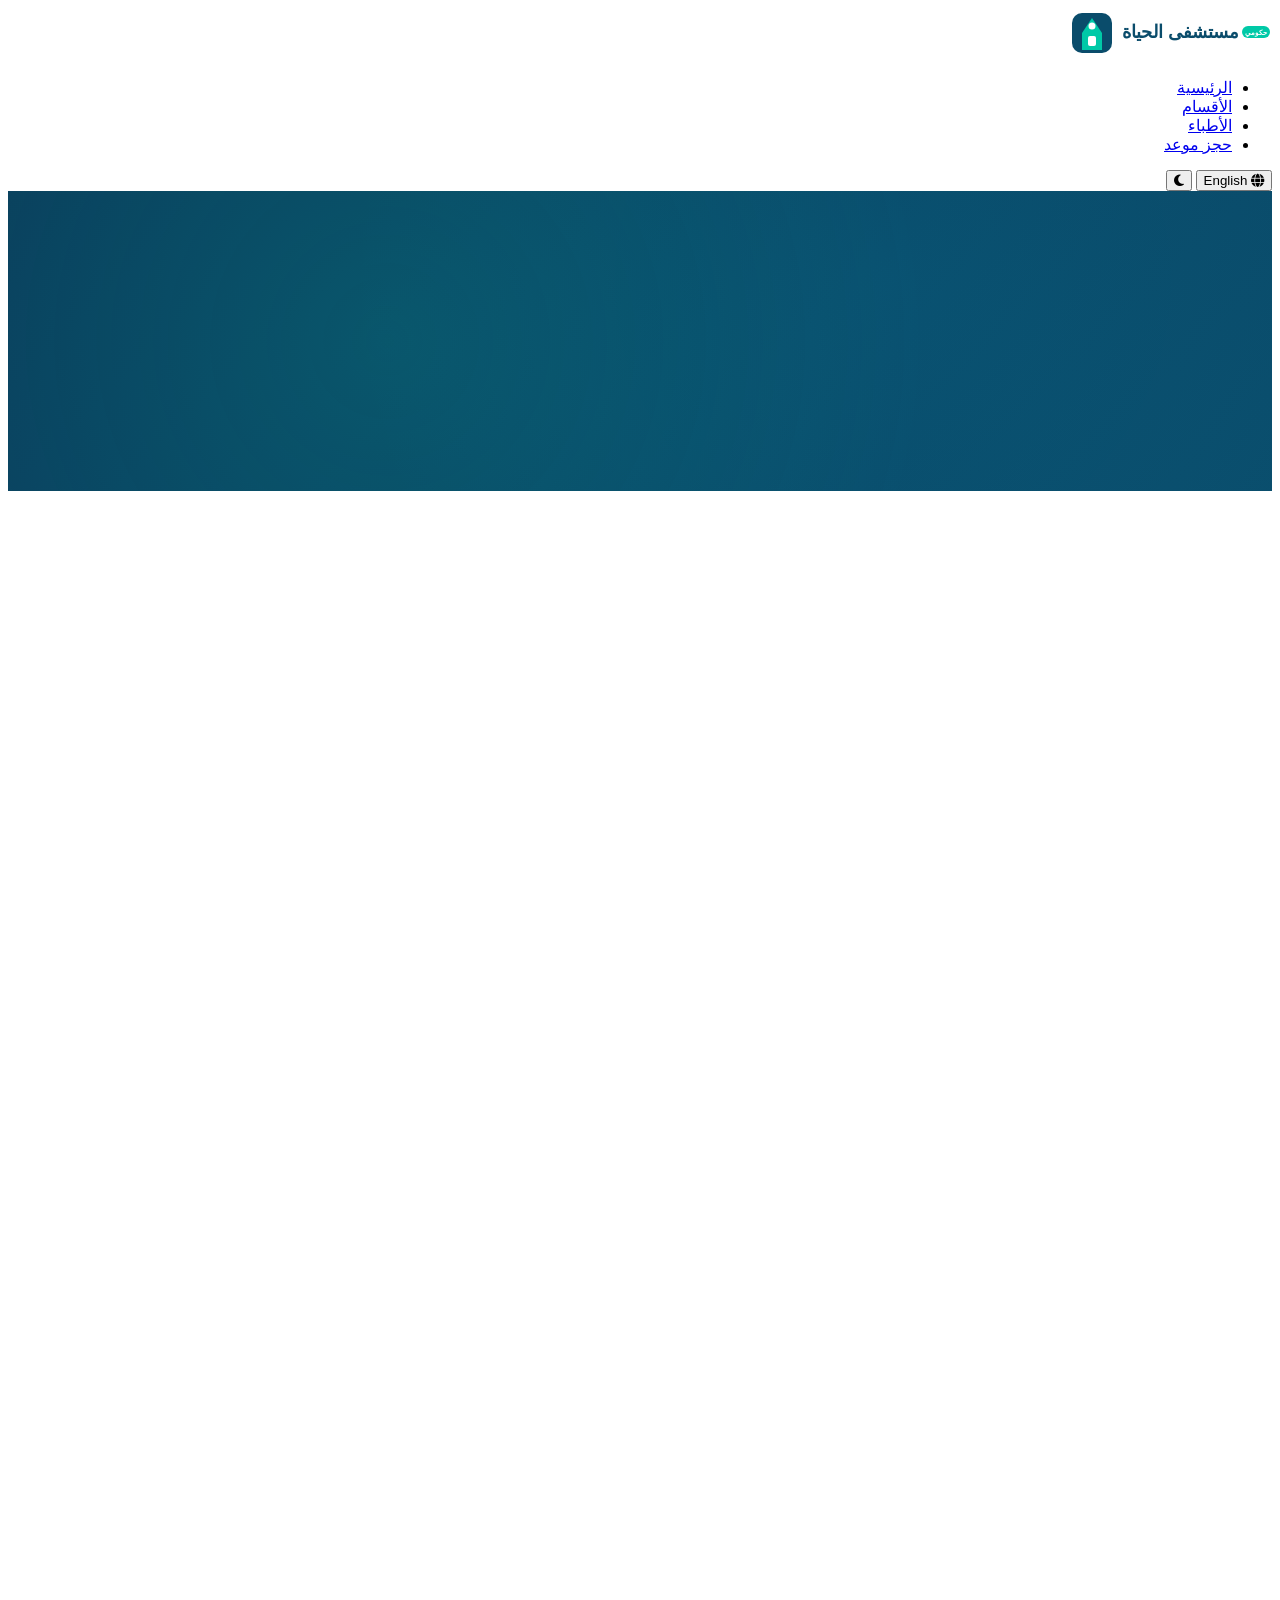
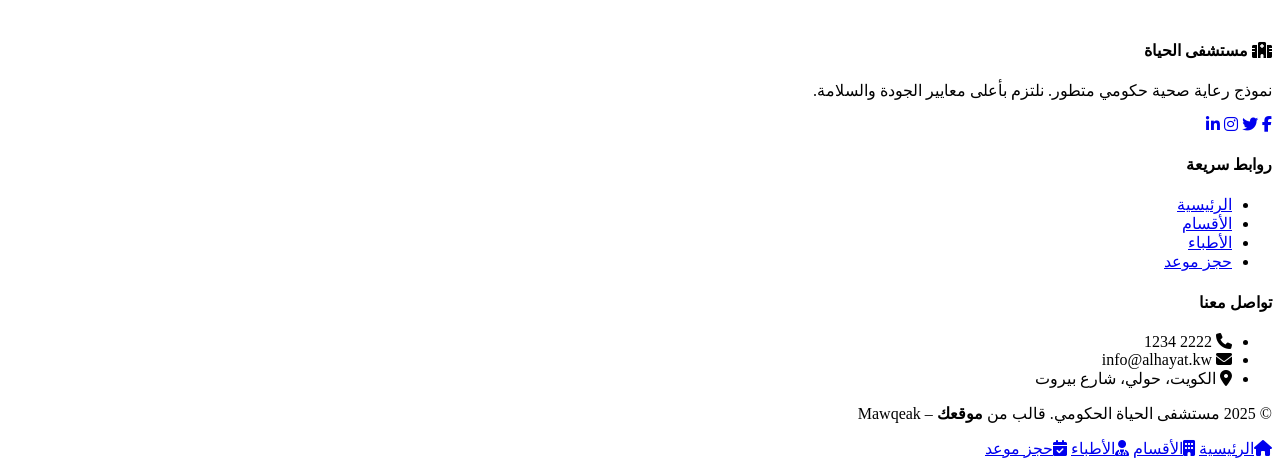
==== departments.html @ 9d3f499d "Add files via upload" ====
<!DOCTYPE html>
<html lang="ar" dir="rtl">
<head>
    <meta charset="UTF-8">
    <meta name="viewport" content="width=device-width, initial-scale=1.0">
    <title>الأقسام الطبية | مستشفى الحياة الحكومي - الكويت</title>
    <!-- Google Fonts -->
    <link href="https://fonts.googleapis.com/css2?family=Tajawal:wght@300;400;500;700;800;900&family=Poppins:wght@300;400;500;600;700&display=swap" rel="stylesheet">
    <!-- Font Awesome -->
    <link rel="stylesheet" href="https://cdnjs.cloudflare.com/ajax/libs/font-awesome/6.5.0/css/all.min.css">
    <!-- AOS Animation -->
    <link href="https://unpkg.com/aos@2.3.1/dist/aos.css" rel="stylesheet">
    <!-- Custom CSS -->
    <link rel="stylesheet" href="/hospital-template/css/style.css">
    <link rel="stylesheet" href="/hospital-template/css/dark-mode.css" id="dark-mode-css" disabled>
    <!-- Favicon SVG -->
<link rel="icon" type="image/svg+xml" href="data:image/svg+xml,%3Csvg xmlns='http://www.w3.org/2000/svg' viewBox='0 0 100 100'%3E%3Crect width='100' height='100' rx='20' fill='%230a4c6b'/%3E%3Cpath d='M50 25 L70 45 L70 75 L30 75 L30 45 Z' fill='%2300c9a7'/%3E%3Crect x='42' y='50' width='16' height='18'
 rx='3' fill='%23fff'/%3E%3Ccircle cx='50' cy='38' r='6' fill='%23fff'/%3E%3C/svg%3E">
    <style>
        /* أنماط خاصة بصفحة الأقسام */
        .page-banner {
            background: linear-gradient(135deg, #0a3d5c 0%, #0a4c6b 100%);
            color: #fff;
            padding: 100px 0 60px;
            text-align: center;
            position: relative;
            overflow: hidden;
        }
        .page-banner::before {
            content: '';
            position: absolute;
            top: 0; left: 0;
            width: 100%; height: 100%;
            background: radial-gradient(circle at 30% 50%, rgba(0,201,167,0.15) 0%, transparent 60%),
                        radial-gradient(circle at 70% 30%, rgba(0,180,216,0.1) 0%, transparent 60%);
            z-index: 0;
        }
        .page-banner .container { position: relative; z-index: 1; }
        .page-banner h1 {
            font-size: 3.2rem;
            font-weight: 900;
            margin-bottom: 15px;
            color: #fff;
        }
        .page-banner p {
            font-size: 1.2rem;
            color: #b0d4e3;
            max-width: 700px;
            margin: 0 auto;
        }
        .dept-section {
            padding: 80px 0;
        }
        .dept-card {
            background: var(--card-bg);
            border-radius: 24px;
            padding: 40px;
            margin-bottom: 40px;
            box-shadow: 0 15px 40px rgba(10,76,107,0.08);
            transition: transform 0.3s ease, box-shadow 0.3s ease;
            display: flex;
            flex-wrap: wrap;
            gap: 30px;
            align-items: flex-start;
            border: 1px solid transparent;
        }
        .dept-card:hover {
            transform: translateY(-8px);
            box-shadow: 0 25px 50px rgba(10,76,107,0.2);
            border-color: var(--accent);
        }
        .dept-icon {
            width: 100px;
            height: 100px;
            border-radius: 24px;
            background: linear-gradient(135deg, var(--accent), #00b4d8);
            display: flex;
            align-items: center;
            justify-content: center;
            font-size: 3rem;
            color: #fff;
            flex-shrink: 0;
            transition: transform 0.3s ease;
        }
        .dept-card:hover .dept-icon {
            transform: rotate(5deg) scale(1.1);
        }
        .dept-info { flex: 1; min-width: 280px; }
        .dept-info h2 {
            font-size: 2rem;
            font-weight: 800;
            color: var(--primary);
            margin-bottom: 15px;
            display: flex;
            align-items: center;
            gap: 15px;
        }
        .dept-info .badge-dept {
            display: inline-block;
            background: var(--accent);
            color: #fff;
            padding: 5px 15px;
            border-radius: 20px;
            font-size: 0.85rem;
            font-weight: 600;
        }
        .dept-info p {
            color: var(--text-light);
            line-height: 1.9;
            margin-bottom: 25px;
            font-size: 1.05rem;
        }
        .info-grid {
            display: grid;
            grid-template-columns: repeat(auto-fit, minmax(200px, 1fr));
            gap: 15px;
        }
        .info-item {
            background: var(--bg-secondary);
            padding: 15px 20px;
            border-radius: 12px;
            display: flex;
            align-items: center;
            gap: 12px;
            font-weight: 500;
            color: var(--text);
            transition: all 0.3s ease;
            font-size: 0.95rem;
        }
        .info-item:hover {
            background: var(--accent);
            color: #fff;
            transform: translateX(-5px);
        }
        .info-item i {
            color: var(--accent);
            font-size: 1.2rem;
            width: 24px;
            text-align: center;
            transition: color 0.3s ease;
        }
        .info-item:hover i {
            color: #fff;
        }
        @media (max-width: 992px) {
            .dept-card { flex-direction: column; }
            .dept-icon { margin: 0 auto; }
            .dept-info h2 { flex-direction: column; align-items: flex-start; }
        }
        @media (max-width: 768px) {
            .page-banner h1 { font-size: 2.4rem; }
            .dept-card { padding: 25px; }
        }
    </style>
</head>
<body>
    <!-- ========== HEADER ========== -->
    <header class="header" id="header">
        <div class="container header-container">
            <a href="index.html" class="logo">
    <img src="images/logo.svg" alt="مستشفى الحياة" width="200">
</a>
            <nav class="nav-menu" id="navMenu">
                <ul class="nav-list">
                    <li><a href="index.html" data-i18n="nav_home">الرئيسية</a></li>
                    <li><a href="departments.html" class="active" data-i18n="nav_depts">الأقسام</a></li>
                    <li><a href="doctors.html" data-i18n="nav_doctors">الأطباء</a></li>
                    <li><a href="index.html#book" data-i18n="nav_book">حجز موعد</a></li>
                </ul>
            </nav>
            <div class="header-actions">
                <button id="langToggle" class="icon-btn"><i class="fas fa-globe"></i> <span>English</span></button>
                <button id="darkModeToggle" class="icon-btn"><i class="fas fa-moon"></i></button>
            </div>
        </div>
    </header>

    <!-- ========== PAGE BANNER ========== -->
    <section class="page-banner">
        <div class="header-bg">
            <div class="neon-line"></div>
            <div class="neon-line delay-1"></div>
            <div class="neon-line delay-2"></div>
        </div>
        <div class="container">
            <h1 data-aos="fade-down" data-i18n="depts_banner_title">أقسامنا الطبية المتطورة</h1>
            <p data-aos="fade-up" data-i18n="depts_banner_desc">نقدم رعاية صحية شاملة عبر مراكز تميز عالمية مجهزة بأحدث التقنيات الطبية</p>
        </div>
        <div class="hero-bg">
            <div class="glow-circle circle1"></div>
            <div class="glow-circle circle2"></div>
            <div class="glow-circle circle3"></div>
            <div class="floating-dots"></div>
        </div>
    </section>

    <!-- ========== DEPARTMENTS LIST ========== -->
    <section class="dept-section">
        <div class="container">

            <!-- قسم القلب -->
            <div class="dept-card" id="cardiology" data-aos="fade-up">
                <div class="dept-icon"><i class="fas fa-heart-pulse"></i></div>
                <div class="dept-info">
                    <h2 data-i18n="dept1_title">أمراض القلب والقسطرة</h2>
                    <p data-i18n="dept1_full_desc">يقدم قسم أمراض القلب لدينا خدمات تشخيصية وعلاجية متكاملة باستخدام أحدث تقنيات القسطرة القلبية وجراحة القلب المفتوح. يضم القسم نخبة من الاستشاريين الحاصلين على زمالات دولية من أرقى الجامعات العالمية. نقدم أيضاً برامج متخصصة لإعادة التأهيل القلبي والإشراف الطبي المستمر.</p>
                    <div class="info-grid">
                        <div class="info-item"><i class="fas fa-clock"></i> <span data-i18n="dept1_hours">الأحد - الخميس: 7 صباحاً - 10 مساءً</span></div>
                        <div class="info-item"><i class="fas fa-map-marker-alt"></i> <span data-i18n="dept1_location">المبنى الرئيسي - الطابق الثالث</span></div>
                        <div class="info-item"><i class="fas fa-phone"></i> <span data-i18n="dept1_ext">تحويلة: 301</span></div>
                        <div class="info-item"><i class="fas fa-user-md"></i> <span data-i18n="dept1_consultants">12 استشارياً</span></div>
                        <div class="info-item"><i class="fas fa-procedures"></i> <span data-i18n="dept1_beds">45 سريراً للعناية المركزة</span></div>
                        <div class="info-item"><i class="fas fa-calendar-check"></i> <span data-i18n="dept1_extra">مواعيد فورية للحالات الطارئة</span></div>
                    </div>
                </div>
            </div>

            <!-- قسم المخ والأعصاب -->
            <div class="dept-card" id="neurology" data-aos="fade-up">
                <div class="dept-icon"><i class="fas fa-brain"></i></div>
                <div class="dept-info">
                    <h2 data-i18n="dept2_title">جراحة المخ والأعصاب</h2>
                    <p data-i18n="dept2_full_desc">نوفر رعاية متقدمة لأمراض الجهاز العصبي المركزي والطرفي، بما في ذلك جراحة الأورام الدماغية، وجراحة العمود الفقري، وجراحة الأعصاب الطرفية. نستخدم تقنيات الملاحة العصبية والمراقبة العصبية أثناء العمليات لضمان أعلى مستويات الدقة والأمان. قسمنا مزود بغرف عمليات ذكية.</p>
                    <div class="info-grid">
                        <div class="info-item"><i class="fas fa-clock"></i> <span data-i18n="dept2_hours">السبت - الخميس: 8 صباحاً - 8 مساءً</span></div>
                        <div class="info-item"><i class="fas fa-map-marker-alt"></i> <span data-i18n="dept2_location">المبنى الغربي - الطابق الخامس</span></div>
                        <div class="info-item"><i class="fas fa-phone"></i> <span data-i18n="dept2_ext">تحويلة: 502</span></div>
                        <div class="info-item"><i class="fas fa-user-md"></i> <span data-i18n="dept2_consultants">8 استشاريين</span></div>
                        <div class="info-item"><i class="fas fa-procedures"></i> <span data-i18n="dept2_beds">30 سريراً للعناية العصبية</span></div>
                        <div class="info-item"><i class="fas fa-calendar-check"></i> <span data-i18n="dept2_extra">العمليات المجدولة: أحد وأربعاء</span></div>
                    </div>
                </div>
            </div>

            <!-- قسم العظام -->
            <div class="dept-card" id="orthopedics" data-aos="fade-up">
                <div class="dept-icon"><i class="fas fa-bone"></i></div>
                <div class="dept-info">
                    <h2 data-i18n="dept3_title">جراحة العظام والمفاصل</h2>
                    <p data-i18n="dept3_full_desc">نقدم خدمات متكاملة في جراحة العظام والمفاصل، بدءاً من علاج الكسور والإصابات الرياضية وصولاً إلى عمليات تبديل المفاصل الروبوتية. نستخدم تقنيات الطباعة ثلاثية الأبعاد لتخطيط العمليات المعقدة، ونوفر برامج تأهيل طبيعي مكثفة داخل القسم لضمان سرعة التعافي.</p>
                    <div class="info-grid">
                        <div class="info-item"><i class="fas fa-clock"></i> <span data-i18n="dept3_hours">الأحد - الخميس: 8 صباحاً - 9 مساءً</span></div>
                        <div class="info-item"><i class="fas fa-map-marker-alt"></i> <span data-i18n="dept3_location">مبنى الجراحات - الطابق الثاني</span></div>
                        <div class="info-item"><i class="fas fa-phone"></i> <span data-i18n="dept3_ext">تحويلة: 210</span></div>
                        <div class="info-item"><i class="fas fa-user-md"></i> <span data-i18n="dept3_consultants">15 استشارياً</span></div>
                        <div class="info-item"><i class="fas fa-procedures"></i> <span data-i18n="dept3_beds">55 سريراً للتنويم</span></div>
                        <div class="info-item"><i class="fas fa-calendar-check"></i> <span data-i18n="dept3_extra">علاج طبيعي وتأهيل متكامل</span></div>
                    </div>
                </div>
            </div>

            <!-- قسم الأطفال -->
            <div class="dept-card" id="pediatrics" data-aos="fade-up">
                <div class="dept-icon"><i class="fas fa-child"></i></div>
                <div class="dept-info">
                    <h2 data-i18n="dept4_title">طب الأطفال والحديثي الولادة</h2>
                    <p data-i18n="dept4_full_desc">يوفر قسم الأطفال رعاية طبية شاملة للأطفال منذ الولادة وحتى سن المراهقة. نضم وحدة عناية مركزة لحديثي الولادة (NICU) مجهزة بأحدث الحاضنات وأجهزة التنفس الصناعي. فريقنا الطبي متخصص في أمراض القلب الخلقية، وأمراض الدم، والغدد الصماء لدى الأطفال.</p>
                    <div class="info-grid">
                        <div class="info-item"><i class="fas fa-clock"></i> <span data-i18n="dept4_hours">24 ساعة / 7 أيام في الأسبوع</span></div>
                        <div class="info-item"><i class="fas fa-map-marker-alt"></i> <span data-i18n="dept4_location">المبنى الرئيسي - الطابق الأرضي</span></div>
                        <div class="info-item"><i class="fas fa-phone"></i> <span data-i18n="dept4_ext">تحويلة: 101</span></div>
                        <div class="info-item"><i class="fas fa-user-md"></i> <span data-i18n="dept4_consultants">20 استشارياً</span></div>
                        <div class="info-item"><i class="fas fa-procedures"></i> <span data-i18n="dept4_beds">60 سريراً + 25 حضانة</span></div>
                        <div class="info-item"><i class="fas fa-calendar-check"></i> <span data-i18n="dept4_extra">عيادات تخصصية يومياً</span></div>
                    </div>
                </div>
            </div>

            <!-- قسم الطوارئ -->
            <div class="dept-card" id="emergency" data-aos="fade-up">
                <div class="dept-icon"><i class="fas fa-ambulance"></i></div>
                <div class="dept-info">
                    <h2 data-i18n="dept5_title">الطوارئ والإسعاف</h2>
                    <p data-i18n="dept5_full_desc">قسم الطوارئ لدينا مفتوح على مدار الساعة طوال أيام الأسبوع لاستقبال جميع الحالات الطارئة والحرجة. نضم فريقاً متكاملاً من أطباء الطوارئ والممرضين المتخصصين، مع غرف عمليات طوارئ مجهزة بالكامل. زمن الاستجابة للحالات الحرجة أقل من 5 دقائق.</p>
                    <div class="info-grid">
                        <div class="info-item"><i class="fas fa-clock"></i> <span data-i18n="dept5_hours">24 ساعة / 7 أيام</span></div>
                        <div class="info-item"><i class="fas fa-map-marker-alt"></i> <span data-i18n="dept5_location">المدخل الرئيسي - يسار البوابة</span></div>
                        <div class="info-item"><i class="fas fa-phone"></i> <span data-i18n="dept5_ext">تحويلة: 999</span></div>
                        <div class="info-item"><i class="fas fa-user-md"></i> <span data-i18n="dept5_consultants">25 طبيب طوارئ</span></div>
                        <div class="info-item"><i class="fas fa-procedures"></i> <span data-i18n="dept5_beds">40 سريراً للعناية الحرجة</span></div>
                        <div class="info-item"><i class="fas fa-calendar-check"></i> <span data-i18n="dept5_extra">لا حاجة لموعد مسبق</span></div>
                    </div>
                </div>
            </div>

            <!-- قسم العيون -->
            <div class="dept-card" id="ophthalmology" data-aos="fade-up">
                <div class="dept-icon"><i class="fas fa-eye"></i></div>
                <div class="dept-info">
                    <h2 data-i18n="dept6_title">طب وجراحة العيون</h2>
                    <p data-i18n="dept6_full_desc">نقدم خدمات شاملة للعيون تشمل فحوصات النظر الدقيقة، جراحات الساد (المياه البيضاء) بتقنية الفاكو، تصحيح الإبصار بالليزر، وعلاج أمراض الشبكية والجلوكوما. نستخدم أحدث أجهزة التصوير المقطعي للعين (OCT) لضمان تشخيص دقيق.</p>
                    <div class="info-grid">
                        <div class="info-item"><i class="fas fa-clock"></i> <span data-i18n="dept6_hours">السبت - الخميس: 9 صباحاً - 7 مساءً</span></div>
                        <div class="info-item"><i class="fas fa-map-marker-alt"></i> <span data-i18n="dept6_location">المبنى الشرقي - الطابق الرابع</span></div>
                        <div class="info-item"><i class="fas fa-phone"></i> <span data-i18n="dept6_ext">تحويلة: 410</span></div>
                        <div class="info-item"><i class="fas fa-user-md"></i> <span data-i18n="dept6_consultants">10 استشاريين</span></div>
                        <div class="info-item"><i class="fas fa-procedures"></i> <span data-i18n="dept6_beds">20 سريراً</span></div>
                        <div class="info-item"><i class="fas fa-calendar-check"></i> <span data-i18n="dept6_extra">عمليات الليزك كل يوم ثلاثاء</span></div>
                    </div>
                </div>
            </div>

        </div>
    </section>

    <!-- ========== FOOTER ========== -->
    <footer class="footer">
        <div class="footer-bg">
            <div class="star"></div>
            <div class="star delay-1"></div>
            <div class="star delay-2"></div>
            <div class="star delay-3"></div>
        </div>
        
        <div class="container footer-grid">
            <div class="footer-col">
                <h4><i class="fas fa-hospital"></i> مستشفى الحياة</h4>
                <p data-i18n="footer_about">نموذج رعاية صحية حكومي متطور. نلتزم بأعلى معايير الجودة والسلامة.</p>
                <div class="social-links">
                    <a href="#"><i class="fab fa-facebook-f"></i></a>
                    <a href="#"><i class="fab fa-twitter"></i></a>
                    <a href="#"><i class="fab fa-instagram"></i></a>
                    <a href="#"><i class="fab fa-linkedin-in"></i></a>
                </div>
            </div>
            <div class="footer-col">
                <h4 data-i18n="quick_links">روابط سريعة</h4>
                <ul>
                    <li><a href="index.html" data-i18n="nav_home">الرئيسية</a></li>
                    <li><a href="departments.html" data-i18n="nav_depts">الأقسام</a></li>
                    <li><a href="doctors.html" data-i18n="nav_doctors">الأطباء</a></li>
                    <li><a href="index.html#book" data-i18n="nav_book">حجز موعد</a></li>
                </ul>
            </div>
            <div class="footer-col">
                <h4 data-i18n="contact_us">تواصل معنا</h4>
                <ul class="contact-info">
                    <li><i class="fas fa-phone"></i> <span data-i18n="phone">2222 1234</span></li>
                    <li><i class="fas fa-envelope"></i> <span data-i18n="email">info@alhayat.kw</span></li>
                    <li><i class="fas fa-map-marker-alt"></i> <span data-i18n="address">الكويت، حولي، شارع بيروت</span></li>
                </ul>
            </div>
        </div>
        <div class="footer-bottom">
            <p data-i18n="copyright">© 2025 مستشفى الحياة الحكومي. قالب من <strong>موقعك</strong> – Mawqeak</p>
        </div>
    </footer>

    <!-- Bottom Navigation Mobile -->
    <nav class="bottom-nav" id="bottomNav">
        <a href="index.html" class="bottom-nav-item"><i class="fas fa-home"></i><span data-i18n="nav_home">الرئيسية</span></a>
        <a href="departments.html" class="bottom-nav-item active"><i class="fas fa-building"></i><span data-i18n="nav_depts">الأقسام</span></a>
        <a href="doctors.html" class="bottom-nav-item"><i class="fas fa-user-md"></i><span data-i18n="nav_doctors">الأطباء</span></a>
        <a href="index.html#book" class="bottom-nav-item"><i class="fas fa-calendar-check"></i><span data-i18n="nav_book">حجز موعد</span></a>
    </nav>

    <!-- Scripts -->
    <script src="https://unpkg.com/aos@2.3.1/dist/aos.js"></script>
    <script src="/hospital-template/js/lang.js"></script>
    <script src="/hospital-template/js/main.js"></script>
</body>
</html>
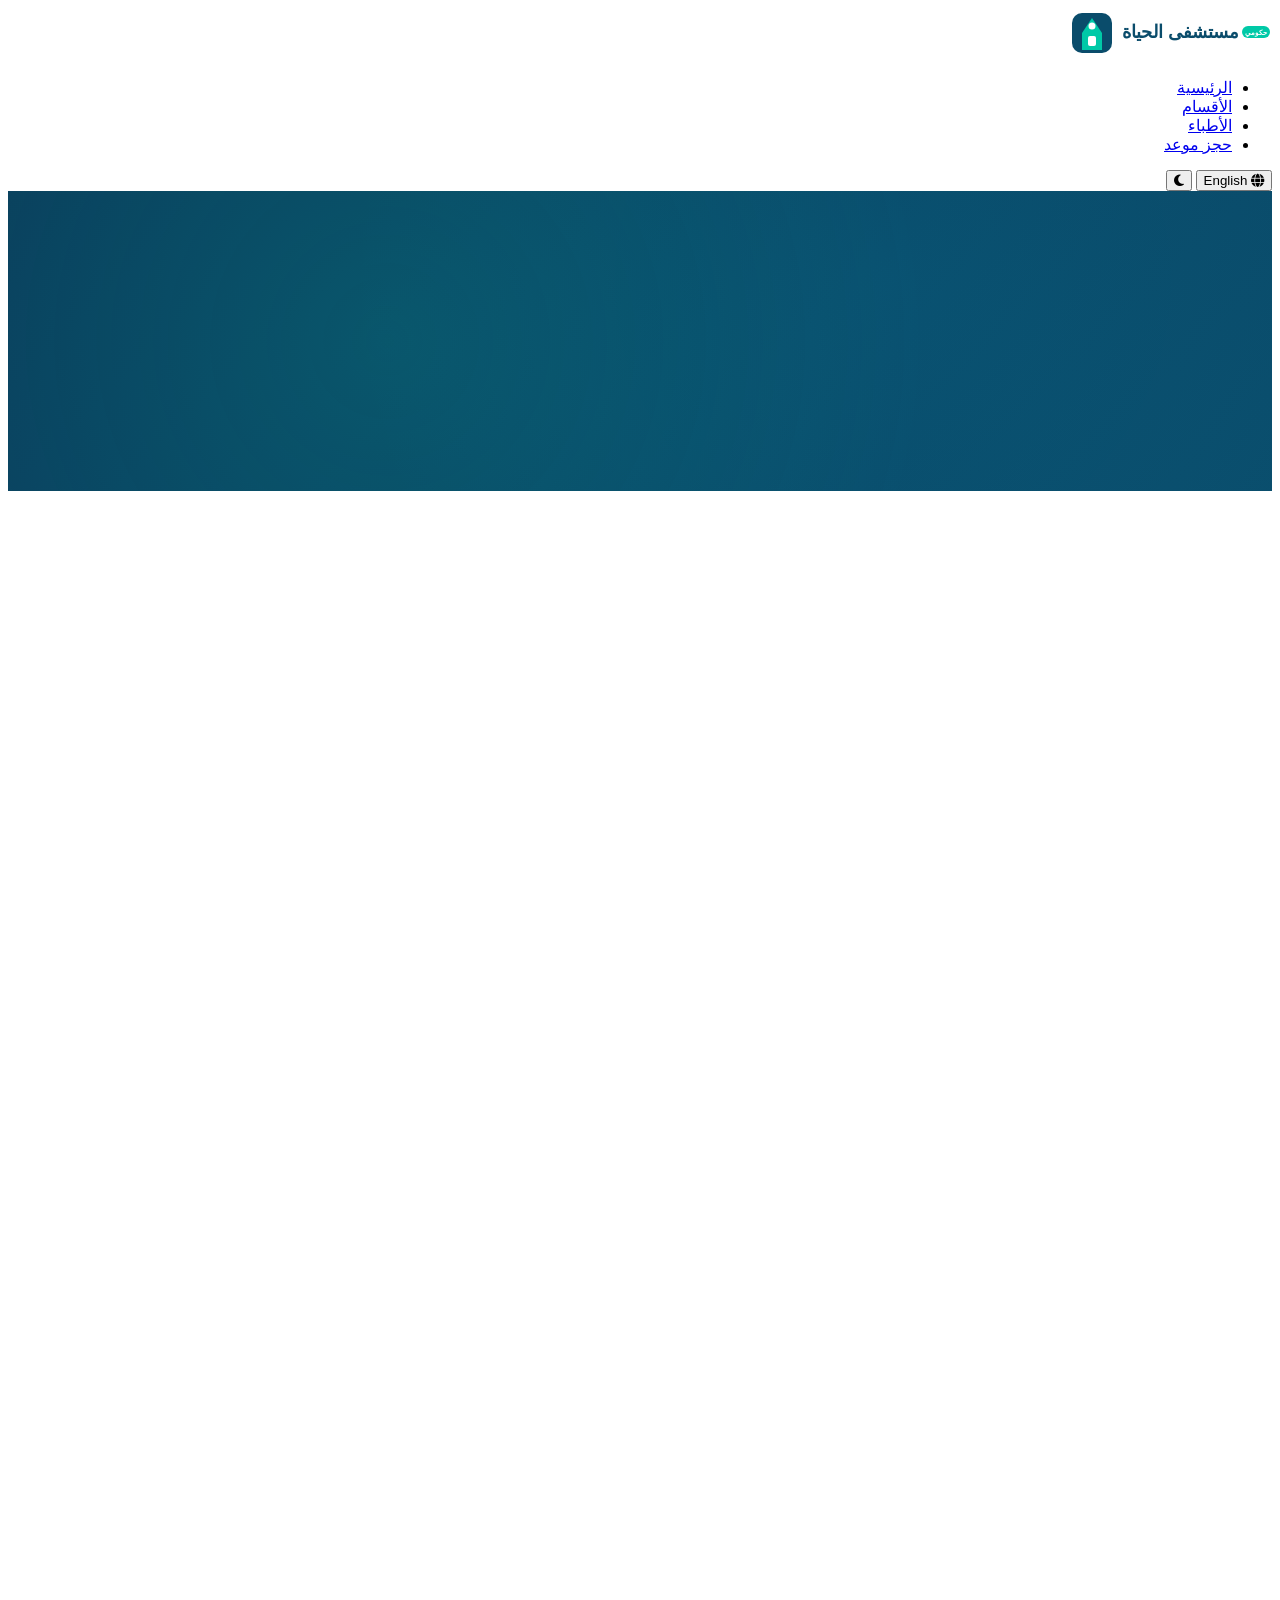
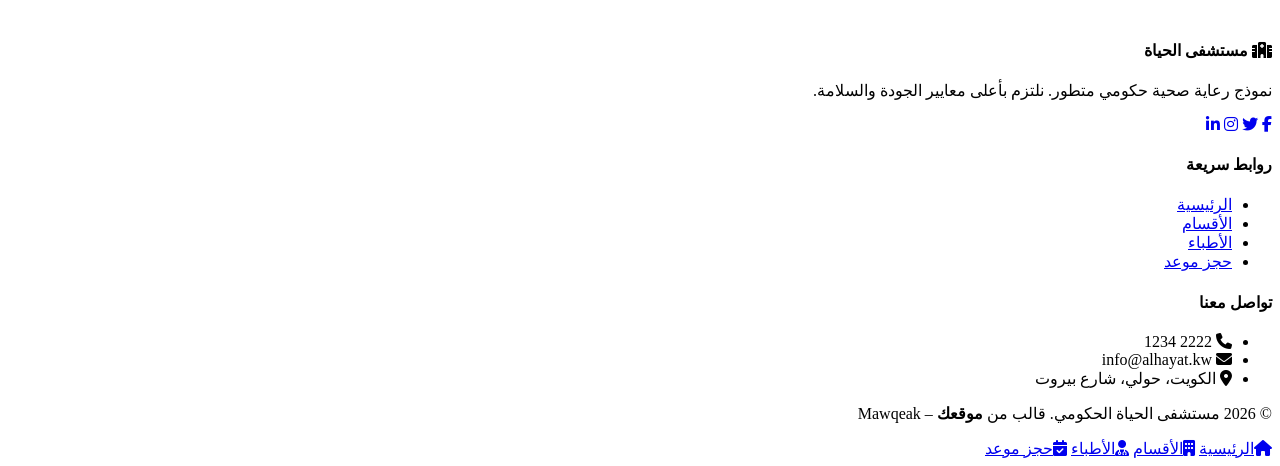
==== commit fff881fa: "Update departments.html" ====
--- a/departments.html
+++ b/departments.html
@@ -342,7 +342,7 @@
             </div>
         </div>
         <div class="footer-bottom">
-            <p data-i18n="copyright">© 2025 مستشفى الحياة الحكومي. قالب من <strong>موقعك</strong> – Mawqeak</p>
+            <p data-i18n="copyright">© 2026 مستشفى الحياة الحكومي. قالب من <strong>موقعك</strong> – Mawqeak</p>
         </div>
     </footer>
 
@@ -359,4 +359,4 @@
     <script src="/hospital-template/js/lang.js"></script>
     <script src="/hospital-template/js/main.js"></script>
 </body>
-</html>+</html>
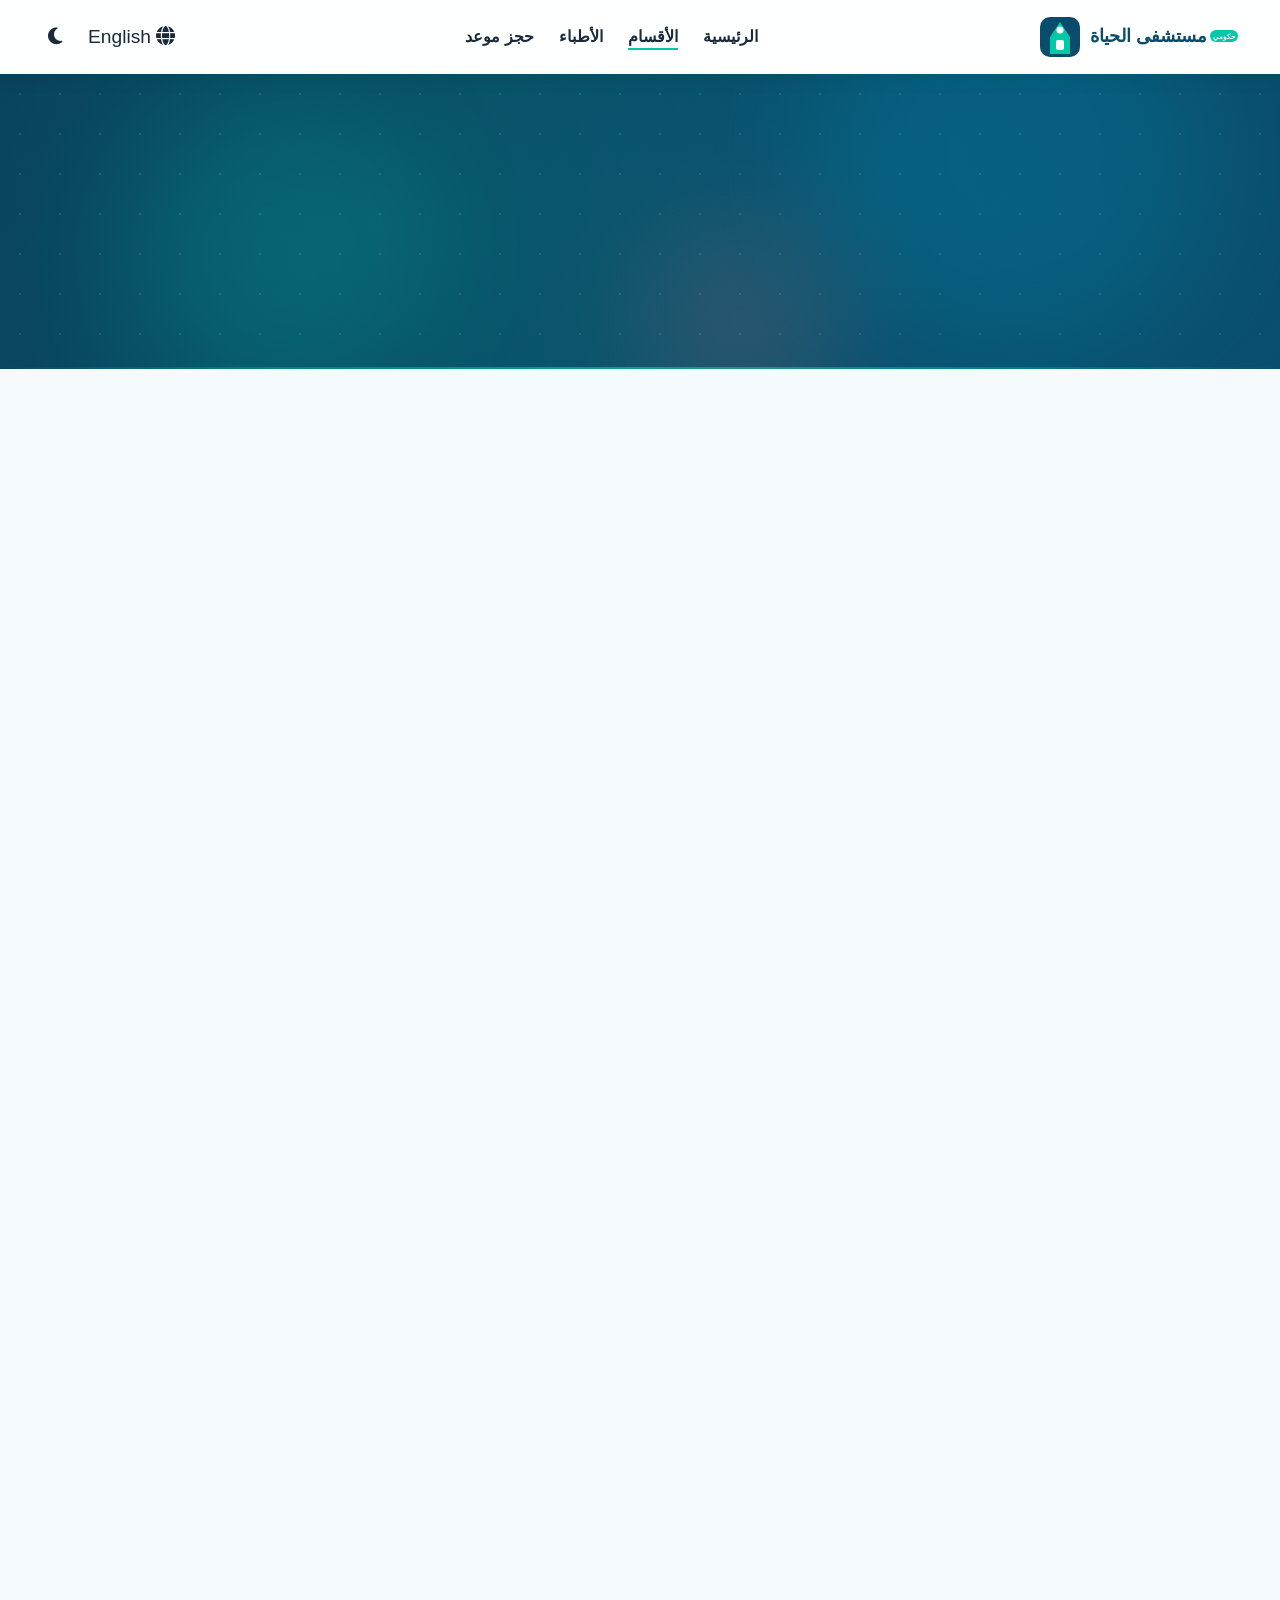
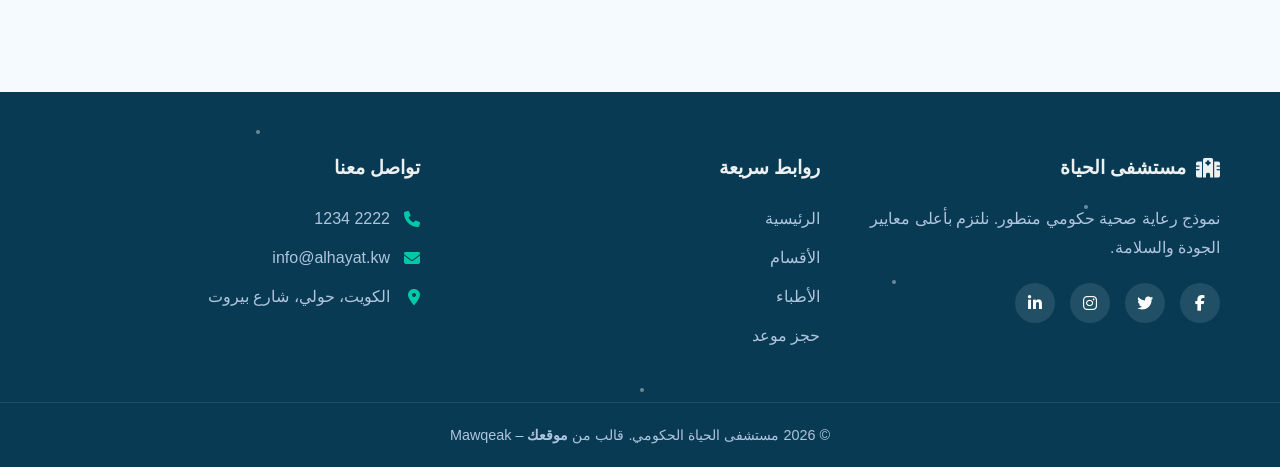
==== commit 063f3e71: "Update departments.html" ====
--- a/departments.html
+++ b/departments.html
@@ -11,8 +11,8 @@
     <!-- AOS Animation -->
     <link href="https://unpkg.com/aos@2.3.1/dist/aos.css" rel="stylesheet">
     <!-- Custom CSS -->
-    <link rel="stylesheet" href="/hospital-template/css/style.css">
-    <link rel="stylesheet" href="/hospital-template/css/dark-mode.css" id="dark-mode-css" disabled>
+    <link rel="stylesheet" href="css/style.css">
+    <link rel="stylesheet" href="css/dark-mode.css" id="dark-mode-css" disabled>
     <!-- Favicon SVG -->
 <link rel="icon" type="image/svg+xml" href="data:image/svg+xml,%3Csvg xmlns='http://www.w3.org/2000/svg' viewBox='0 0 100 100'%3E%3Crect width='100' height='100' rx='20' fill='%230a4c6b'/%3E%3Cpath d='M50 25 L70 45 L70 75 L30 75 L30 45 Z' fill='%2300c9a7'/%3E%3Crect x='42' y='50' width='16' height='18'
  rx='3' fill='%23fff'/%3E%3Ccircle cx='50' cy='38' r='6' fill='%23fff'/%3E%3C/svg%3E">
--- a/css/style.css
+++ b/css/style.css
@@ -0,0 +1,602 @@
+/* =========================================
+   مستشفى الحياة الحكومي - التنسيقات الكاملة
+   ========================================= */
+
+/* ========== المتغيرات الأساسية ========== */
+:root {
+    --primary: #0a4c6b;
+    --primary-dark: #083b53;
+    --accent: #00c9a7;
+    --accent-hover: #00b894;
+    --bg: #f5faff;
+    --bg-secondary: #f0f7fb;
+    --text: #1a2a3a;
+    --text-light: #5d6d7e;
+    --card-bg: #ffffff;
+    --card-shadow: 0 15px 40px rgba(10,76,107,0.08);
+    --header-bg: rgba(255,255,255,0.85);
+    --header-blur: 15px;
+    --radius: 20px;
+    --transition-speed: 0.3s;
+}
+html
+{
+    scroll-behavior: smooth;
+}
+
+/* ========== إعادة ضبط ========== */
+* { margin:0; padding:0; box-sizing:border-box; }
+body {
+    font-family: 'Tajawal', sans-serif;
+    background: var(--bg);
+    color: var(--text);
+    line-height:1.7;
+    transition: background var(--transition-speed), color var(--transition-speed);
+}
+.container { max-width:1200px; margin:0 auto; padding:0 20px; }
+a { text-decoration:none; color:inherit; }
+img { max-width:100%; }
+
+/* ========== Header ========== */
+.header {
+    background: var(--header-bg);
+    backdrop-filter: blur(var(--header-blur));
+    box-shadow: 0 5px 20px rgba(0,0,0,0.05);
+    position: sticky;
+    top: 0;
+    z-index: 1000;
+    transition: transform 0.4s ease;
+    overflow: hidden;
+}
+.header-hidden { transform: translateY(-100%); }
+.header-bg {
+    position: absolute;
+    top: 0; left: 0;
+    width: 100%; height: 100%;
+    overflow: hidden;
+    pointer-events: none;
+    z-index: 0;
+}
+.neon-line {
+    position: absolute;
+    bottom: 0;
+    height: 2px;
+    width: 100%;
+    background: linear-gradient(90deg, transparent, var(--accent), transparent);
+    animation: slideLine 4s ease-in-out infinite;
+    opacity: 0.3;
+}
+.neon-line.delay-1 { animation-delay: 1.5s; }
+.neon-line.delay-2 { animation-delay: 3s; }
+@keyframes slideLine {
+    0% { transform: translateX(-100%); }
+    50% { transform: translateX(100%); }
+    100% { transform: translateX(-100%); }
+}
+.header-container { display:flex; align-items:center; justify-content:space-between; padding:12px 0; position: relative; z-index: 1; }
+.logo { display:flex; align-items:center; gap:8px; font-size:1.6rem; font-weight:800; color:var(--primary); }
+.logo i { font-size:2rem; }
+.badge { background:var(--accent); color:#fff; font-size:0.7rem; padding:2px 10px; border-radius:20px; margin-right:5px; }
+.nav-list { display:flex; gap:25px; list-style:none; }
+.nav-list a {
+    font-weight:600;
+    color:var(--text);
+    padding-bottom:5px;
+    position:relative;
+}
+.nav-list a::after {
+    content:'';
+    position:absolute;
+    bottom:0;
+    left:0;
+    width:0;
+    height:2px;
+    background:var(--accent);
+    transition:width var(--transition-speed);
+}
+.nav-list a:hover::after,
+.nav-list a.active::after { width:100%; }
+.header-actions { display:flex; align-items:center; gap:10px; position: relative; z-index: 1; }
+.icon-btn {
+    background:transparent;
+    border:none;
+    font-size:1.2rem;
+    cursor:pointer;
+    color:var(--text);
+    padding:8px;
+    border-radius:50%;
+    transition:background var(--transition-speed), color var(--transition-speed);
+}
+.icon-btn:hover { background:rgba(10,76,107,0.1); color:var(--accent); }
+.menu-toggle { display:none; background:transparent; border:none; font-size:1.8rem; color:var(--text); cursor:pointer; }
+
+/* ========== Hero ========== */
+.hero {
+    background: linear-gradient(135deg, #0a3d5c, #0a4c6b);
+    color: #fff;
+    padding: 100px 0 80px;
+    position: relative;
+    overflow: hidden;
+}
+.hero-bg {
+    position: absolute;
+    top: 0; left: 0;
+    width: 100%; height: 100%;
+    z-index: 0;
+}
+.glow-circle {
+    position: absolute;
+    border-radius: 50%;
+    filter: blur(60px);
+    opacity: 0.15;
+    animation: pulseGlow 6s ease-in-out infinite;
+}
+.circle1 { width: 300px; height: 300px; background: var(--accent); top: 10%; left: 10%; }
+.circle2 { width: 400px; height: 400px; background: #00b4d8; bottom: 5%; right: 5%; animation-delay: -3s; }
+.circle3 { width: 200px; height: 200px; background: #ff6b6b; top: 50%; left: 50%; animation-delay: -1.5s; }
+@keyframes pulseGlow {
+    0%, 100% { transform: scale(1); opacity: 0.15; }
+    50% { transform: scale(1.2); opacity: 0.25; }
+}
+.floating-dots {
+    position: absolute;
+    width: 100%; height: 100%;
+    background-image: radial-gradient(circle, rgba(255,255,255,0.1) 1px, transparent 1px);
+    background-size: 40px 40px;
+    animation: floatDots 10s linear infinite;
+}
+@keyframes floatDots {
+    0% { transform: translateY(0); }
+    100% { transform: translateY(-40px); }
+}
+.hero-content { position: relative; z-index: 10; display: flex; align-items: center; gap: 40px; }
+.hero-text { flex:1; }
+.hero-text h1 { font-size: 3rem; font-weight: 900; line-height: 1.2; margin-bottom: 15px; }
+.hero-text .accent { color: var(--accent); }
+.hero-text p { font-size: 1.1rem; color: #b0d4e3; margin-bottom: 30px; }
+.hero-btns { display: flex; gap: 15px; flex-wrap: wrap; }
+.btn {
+    display: inline-block;
+    padding: 14px 30px;
+    border-radius: 50px;
+    font-weight: 700;
+    text-align: center;
+    transition: all var(--transition-speed);
+    cursor: pointer;
+    border: none;
+}
+.btn-primary { background: var(--accent); color: #fff; box-shadow: 0 10px 20px rgba(0,201,167,0.3); }
+.btn-primary:hover { background: var(--accent-hover); transform: translateY(-2px); box-shadow: 0 15px 30px rgba(0,201,167,0.4); }
+.btn-outline { border: 2px solid #fff; color: #fff; background: transparent; }
+.btn-outline:hover { background: #fff; color: var(--primary); }
+.btn-block { width: 100%; }
+.hero-visual { flex: 1; text-align: center; }
+.hero-visual img { max-width: 350px; }
+
+/* ========== Why Choose Us ========== */
+.why-grid { display: grid; grid-template-columns: repeat(auto-fit, minmax(220px, 1fr)); gap: 25px; }
+.why-card {
+    background: var(--card-bg);
+    border-radius: var(--radius);
+    padding: 30px 20px;
+    text-align: center;
+    box-shadow: var(--card-shadow);
+    transition: transform var(--transition-speed), box-shadow var(--transition-speed);
+}
+.why-card:hover { transform: translateY(-8px); box-shadow: 0 25px 50px rgba(10,76,107,0.2); }
+.why-card i { font-size: 2.8rem; color: var(--accent); margin-bottom: 15px; }
+.why-card h4 { color: var(--primary); margin-bottom: 10px; }
+
+/* ========== Sections General ========== */
+.section { padding: 80px 0; }
+.bg-light { background: var(--bg-secondary); }
+.section-header { text-align: center; margin-bottom: 50px; }
+.section-header h2 { font-size: 2.4rem; font-weight: 800; color: var(--primary); margin-bottom: 10px; }
+.section-header p { color: var(--text-light); max-width: 600px; margin: 0 auto 20px; }
+.link-more {
+    display: inline-flex; align-items: center; gap: 5px;
+    color: var(--accent); font-weight: 600;
+    transition: color var(--transition-speed);
+}
+.link-more:hover { color: var(--accent-hover); }
+
+/* ========== Cards (Departments) ========== */
+.cards-grid { display: grid; grid-template-columns: repeat(auto-fit, minmax(240px, 1fr)); gap: 25px; }
+.card {
+    background: var(--card-bg); border-radius: var(--radius);
+    padding: 30px 20px; text-align: center;
+    box-shadow: var(--card-shadow);
+    transition: transform var(--transition-speed), box-shadow var(--transition-speed);
+}
+.card:hover { transform: translateY(-8px); box-shadow: 0 25px 50px rgba(10,76,107,0.2); }
+.card i { font-size: 2.5rem; color: var(--accent); margin-bottom: 15px; }
+.card h3 { color: var(--primary); margin-bottom: 8px; }
+.card p { color: var(--text-light); margin-bottom: 15px; }
+.card-link {
+    display: inline-block; margin-top: 10px;
+    padding: 8px 20px; border-radius: 30px;
+    background: var(--primary); color: #fff;
+    font-weight: 600; border: none; cursor: pointer;
+    transition: background var(--transition-speed);
+}
+.card-link:hover { background: var(--accent); }
+
+/* ========== Doctors Preview ========== */
+.doctors-grid { display: grid; grid-template-columns: repeat(auto-fit, minmax(220px, 1fr)); gap: 30px; text-align: center; }
+.doctor-card {
+    background: var(--card-bg); border-radius: var(--radius);
+    padding: 30px 20px; box-shadow: var(--card-shadow);
+    transition: transform var(--transition-speed), box-shadow var(--transition-speed);
+}
+.doctor-card:hover { transform: translateY(-6px); box-shadow: 0 20px 40px rgba(0,0,0,0.1); }
+.doc-avatar {
+    width: 90px; height: 90px; border-radius: 50%;
+    background: #e0f2f1; margin: 0 auto 15px;
+    display: flex; align-items: center; justify-content: center;
+    font-size: 2.5rem; color: var(--primary);
+}
+.doctor-card h4 { margin: 10px 0 5px; }
+.doctor-card span { color: var(--accent); font-weight: 600; display: block; margin-bottom: 15px; }
+
+/* ========== Booking Form ========== */
+.booking-container { max-width: 700px; margin: 0 auto; }
+.booking-form {
+    background: var(--card-bg); border-radius: 24px;
+    padding: 40px; box-shadow: 0 20px 50px rgba(10,76,107,0.15);
+}
+.form-row { display: grid; grid-template-columns: 1fr 1fr; gap: 20px; }
+.form-group { margin-bottom: 20px; }
+.form-group.full { grid-column: span 2; }
+.form-group label { font-weight: 600; display: block; margin-bottom: 8px; color: var(--primary); }
+.form-group input,
+.form-group select,
+.form-group textarea {
+    width: 100%; padding: 14px;
+    border: 1px solid #dde4ec; border-radius: 12px;
+    font-family: inherit; font-size: 1rem;
+    background: #fff; transition: border 0.3s, box-shadow 0.3s;
+}
+.form-group input:focus,
+.form-group select:focus,
+.form-group textarea:focus {
+    border-color: var(--accent);
+    box-shadow: 0 0 0 3px rgba(0,201,167,0.1);
+    outline: none;
+}
+.form-feedback { text-align: center; margin-top: 20px; font-weight: 600; }
+
+/* ========== Modal ========== */
+.modal {
+    display: none; position: fixed;
+    z-index: 2000; left: 0; top: 0;
+    width: 100%; height: 100%;
+    background: rgba(0,0,0,0.6);
+    backdrop-filter: blur(5px);
+    justify-content: center; align-items: center;
+}
+.modal.active { display: flex; }
+.modal-content {
+    background: var(--card-bg); padding: 30px;
+    border-radius: 20px; max-width: 500px; width: 90%;
+    text-align: center; box-shadow: 0 25px 50px rgba(0,0,0,0.3);
+    position: relative; animation: modalPop 0.3s ease;
+}
+.modal-close {
+    position: absolute; top: 15px; right: 20px;
+    font-size: 1.8rem; cursor: pointer; color: var(--text-light);
+}
+@keyframes modalPop {
+    from { transform: scale(0.8); opacity: 0; }
+    to { transform: scale(1); opacity: 1; }
+}
+
+/* ========== Footer ========== */
+.footer {
+    background: var(--primary-dark);
+    color: #ecf0f1;
+    padding: 60px 0 20px;
+    position: relative;
+    overflow: hidden;
+}
+.footer-bg {
+    position: absolute;
+    top: 0; left: 0;
+    width: 100%; height: 100%;
+    overflow: hidden;
+    pointer-events: none;
+    z-index: 0;
+}
+.star {
+    position: absolute;
+    width: 4px; height: 4px;
+    background: white; border-radius: 50%;
+    opacity: 0.4;
+    animation: twinkle 3s ease-in-out infinite;
+}
+.star:nth-child(1) { top: 10%; left: 20%; }
+.star:nth-child(2) { top: 30%; right: 15%; animation-delay: 1s; }
+.star:nth-child(3) { bottom: 20%; left: 50%; animation-delay: 2s; }
+.star:nth-child(4) { top: 50%; right: 30%; animation-delay: 0.5s; }
+@keyframes twinkle {
+    0%, 100% { opacity: 0.2; transform: scale(1); }
+    50% { opacity: 0.8; transform: scale(1.5); }
+}
+.footer-grid {
+    display: grid;
+    grid-template-columns: repeat(auto-fit, minmax(250px, 1fr));
+    gap: 40px;
+    margin-bottom: 40px;
+    position: relative;
+    z-index: 1;
+}
+.footer-col h4 { font-size: 1.2rem; margin-bottom: 20px; display: flex; align-items: center; gap: 10px; }
+.footer-col p { color: #b0c4de; line-height: 1.8; margin-bottom: 20px; }
+.social-links { display: flex; gap: 15px; }
+.social-links a {
+    width: 40px; height: 40px; border-radius: 50%;
+    background: rgba(255,255,255,0.1);
+    display: flex; align-items: center; justify-content: center;
+    color: #fff;
+    transition: background var(--transition-speed), transform var(--transition-speed);
+}
+.social-links a:hover { background: var(--accent); transform: scale(1.1); }
+.footer-col ul { list-style: none; }
+.footer-col li { margin-bottom: 12px; display: flex; align-items: center; gap: 10px; color: #b0c4de; }
+.footer-col li i { color: var(--accent); width: 20px; }
+.footer-bottom {
+    text-align: center; padding-top: 20px;
+    border-top: 1px solid rgba(255,255,255,0.1);
+    font-size: 0.9rem; color: #b0c4de;
+    position: relative; z-index: 1;
+}
+
+/* ========== Bottom Navigation Mobile ========== */
+.bottom-nav {
+    display: none;
+    position: fixed;
+    bottom: 0; left: 0;
+    width: 100%;
+    background: var(--card-bg);
+    box-shadow: 0 -5px 20px rgba(0,0,0,0.1);
+    z-index: 999;
+    justify-content: space-around;
+    padding: 8px 0;
+    border-top: 1px solid rgba(0,0,0,0.05);
+    transition: transform 0.4s ease;
+}
+.bottom-nav-hidden { transform: translateY(100%); }
+.bottom-nav-item {
+    display: flex;
+    flex-direction: column;
+    align-items: center;
+    gap: 4px;
+    color: var(--text-light);
+    font-size: 0.8rem;
+    font-weight: 500;
+    text-decoration: none;
+    transition: color var(--transition-speed);
+}
+.bottom-nav-item i { font-size: 1.4rem; }
+.bottom-nav-item.active { color: var(--accent); font-weight: 700; }
+
+/* ========== مودال الدفع ========== */
+.payment-modal-content {
+    max-width: 550px;
+    max-height: 85vh;
+    overflow-y: auto;
+    padding: 30px;
+}
+
+/* شريط تمرير مخصص */
+.payment-modal-content::-webkit-scrollbar {
+    width: 6px;
+}
+.payment-modal-content::-webkit-scrollbar-track {
+    background: transparent;
+    border-radius: 10px;
+}
+.payment-modal-content::-webkit-scrollbar-thumb {
+    background: var(--accent);
+    border-radius: 10px;
+}
+.payment-modal-content::-webkit-scrollbar-thumb:hover {
+    background: var(--primary);
+}
+
+.payment-modal-content h2 {
+    text-align: center;
+    margin-bottom: 25px;
+    color: var(--primary);
+    font-weight: 800;
+}
+
+.payment-options-modal {
+    display: flex;
+    gap: 20px;
+    margin-bottom: 10px;
+}
+
+.payment-option-btn {
+    flex: 1;
+    padding: 30px 20px;
+    border: 2px solid #dde4ec;
+    border-radius: 20px;
+    background: var(--card-bg);
+    cursor: pointer;
+    text-align: center;
+    font-weight: 700;
+    font-size: 1.1rem;
+    color: var(--text);
+    transition: all 0.3s ease;
+    display: flex;
+    flex-direction: column;
+    align-items: center;
+    gap: 12px;
+}
+
+.payment-option-btn i {
+    font-size: 2.5rem;
+    color: var(--accent);
+    transition: transform 0.3s;
+}
+
+.payment-option-btn:hover {
+    border-color: var(--accent);
+    transform: translateY(-5px);
+    box-shadow: 0 15px 30px rgba(0,201,167,0.2);
+}
+
+.payment-option-btn.selected {
+    border-color: var(--accent);
+    background: rgba(0,201,167,0.05);
+    box-shadow: 0 0 20px rgba(0,201,167,0.1);
+}
+
+.payment-option-btn.selected i {
+    transform: scale(1.2);
+}
+
+/* قسم البنك */
+#bankSection {
+    margin-top: 25px;
+    animation: fadeSlideIn 0.4s ease;
+}
+
+@keyframes fadeSlideIn {
+    from { opacity: 0; transform: translateY(-10px); }
+    to { opacity: 1; transform: translateY(0); }
+}
+
+.bank-info-box {
+    background: var(--bg-secondary);
+    border-radius: 16px;
+    padding: 25px;
+    border: 1px solid var(--accent);
+}
+
+.bank-info-box h4 {
+    color: var(--primary);
+    margin-bottom: 20px;
+    font-size: 1.1rem;
+    text-align: center;
+    font-weight: 700;
+}
+
+.bank-info-grid {
+    display: grid;
+    grid-template-columns: 1fr 1fr;
+    gap: 12px;
+    margin-bottom: 25px;
+}
+
+.bank-info-item {
+    background: var(--card-bg);
+    padding: 12px 15px;
+    border-radius: 12px;
+    display: flex;
+    align-items: center;
+    gap: 10px;
+    font-size: 0.9rem;
+    font-weight: 500;
+    transition: all 0.3s;
+}
+
+.bank-info-item:hover {
+    background: var(--accent);
+    color: #fff;
+    transform: translateX(-5px);
+}
+
+.bank-info-item i {
+    color: var(--accent);
+    width: 20px;
+    text-align: center;
+}
+
+.bank-info-item:hover i {
+    color: #fff;
+}
+
+/* رفع الصورة */
+.upload-section {
+    text-align: center;
+    margin-top: 15px;
+}
+
+.upload-section label {
+    display: block;
+    font-weight: 600;
+    margin-bottom: 10px;
+    color: var(--primary);
+}
+
+.upload-area {
+    border: 2px dashed var(--accent);
+    border-radius: 16px;
+    padding: 30px;
+    cursor: pointer;
+    transition: all 0.3s;
+    background: var(--card-bg);
+    color: var(--text-light);
+}
+
+.upload-area:hover {
+    background: rgba(0,201,167,0.05);
+    border-color: var(--primary);
+}
+
+.upload-area i {
+    font-size: 2.5rem;
+    color: var(--accent);
+    display: block;
+    margin-bottom: 10px;
+}
+
+.upload-area span {
+    font-size: 0.9rem;
+}
+
+/* زر الإرسال النهائي */
+#modalActions {
+    text-align: center;
+    margin-top: 20px;
+}
+
+#modalFeedback {
+    margin-top: 15px;
+    text-align: center;
+    font-weight: 600;
+}
+
+/* ========== حقل مطلوب (نجمة حمراء) ========== */
+.required-field label::after {
+    content: " *";
+    color: #e74c3c;
+    font-weight: bold;
+    font-size: 1.2rem;
+}
+
+/* ========== Responsive ========== */
+@media (max-width: 992px) {
+    .hero-content { flex-direction: column-reverse; text-align: center; }
+    .hero-text h1 { font-size: 2.4rem; }
+    .hero-btns { justify-content: center; }
+}
+@media (max-width: 768px) {
+    .menu-toggle { display: none !important; }
+    .nav-list { display: none !important; }
+    .form-row { grid-template-columns: 1fr; }
+    .form-group.full { grid-column: span 1; }
+    .bottom-nav { display: flex; }
+    body { padding-bottom: 70px; }
+   .payment-options-modal {
+        flex-direction: column;
+    }
+    .bank-info-grid {
+        grid-template-columns: 1fr;
+    }
+    .payment-modal-content {
+        max-height: 90vh;
+        padding: 20px;
+    }
+}
--- a/css/dark-mode.css
+++ b/css/dark-mode.css
@@ -0,0 +1,74 @@
+/* =========================================
+   مستشفى الحياة الحكومي - الوضع الليلي
+   ========================================= */
+
+body.dark {
+    --bg: #12181f;
+    --bg-secondary: #1a2630;
+    --text: #e0e0e0;
+    --text-light: #a0aab5;
+    --card-bg: #1e2b38;
+    --card-shadow: 0 15px 30px rgba(0,0,0,0.3);
+    --header-bg: rgba(30,43,56,0.9);
+    --primary: #00c9a7;
+    --primary-dark: #1a2630;
+}
+
+/* أزرار الحدود في الهيرو */
+body.dark .btn-outline {
+    border-color: var(--accent);
+    color: var(--accent);
+}
+body.dark .btn-outline:hover {
+    background: var(--accent);
+    color: #000;
+}
+
+/* خلفيات البطاقات */
+body.dark .card,
+body.dark .doctor-card,
+body.dark .booking-form,
+body.dark .why-card,
+body.dark .dept-card,
+body.dark .doctor-profile {
+    background: var(--card-bg);
+}
+
+/* نص الفوتر */
+body.dark .footer-col p,
+body.dark .footer-col li {
+    color: #b0c4de;
+}
+
+/* شريط التنقل السفلي */
+body.dark .bottom-nav {
+    background: var(--card-bg);
+    border-top: 1px solid rgba(255,255,255,0.05);
+}
+
+/* المودال */
+body.dark .modal-content {
+    background: var(--card-bg);
+}
+
+/* عناصر المعلومات في الأقسام والأطباء */
+body.dark .info-item,
+body.dark .meta-item {
+    background: var(--bg-secondary);
+}
+body.dark .info-item:hover,
+body.dark .meta-item:hover {
+    background: var(--accent);
+    color: #fff;
+}
+
+/* أيقونات السوشيال ميديا */
+body.dark .social-links a {
+    background: rgba(255,255,255,0.05);
+}
+
+/* تحسين قراءة النصوص */
+body.dark .dept-info p,
+body.dark .doctor-body p {
+    color: #b0c4de;
+}
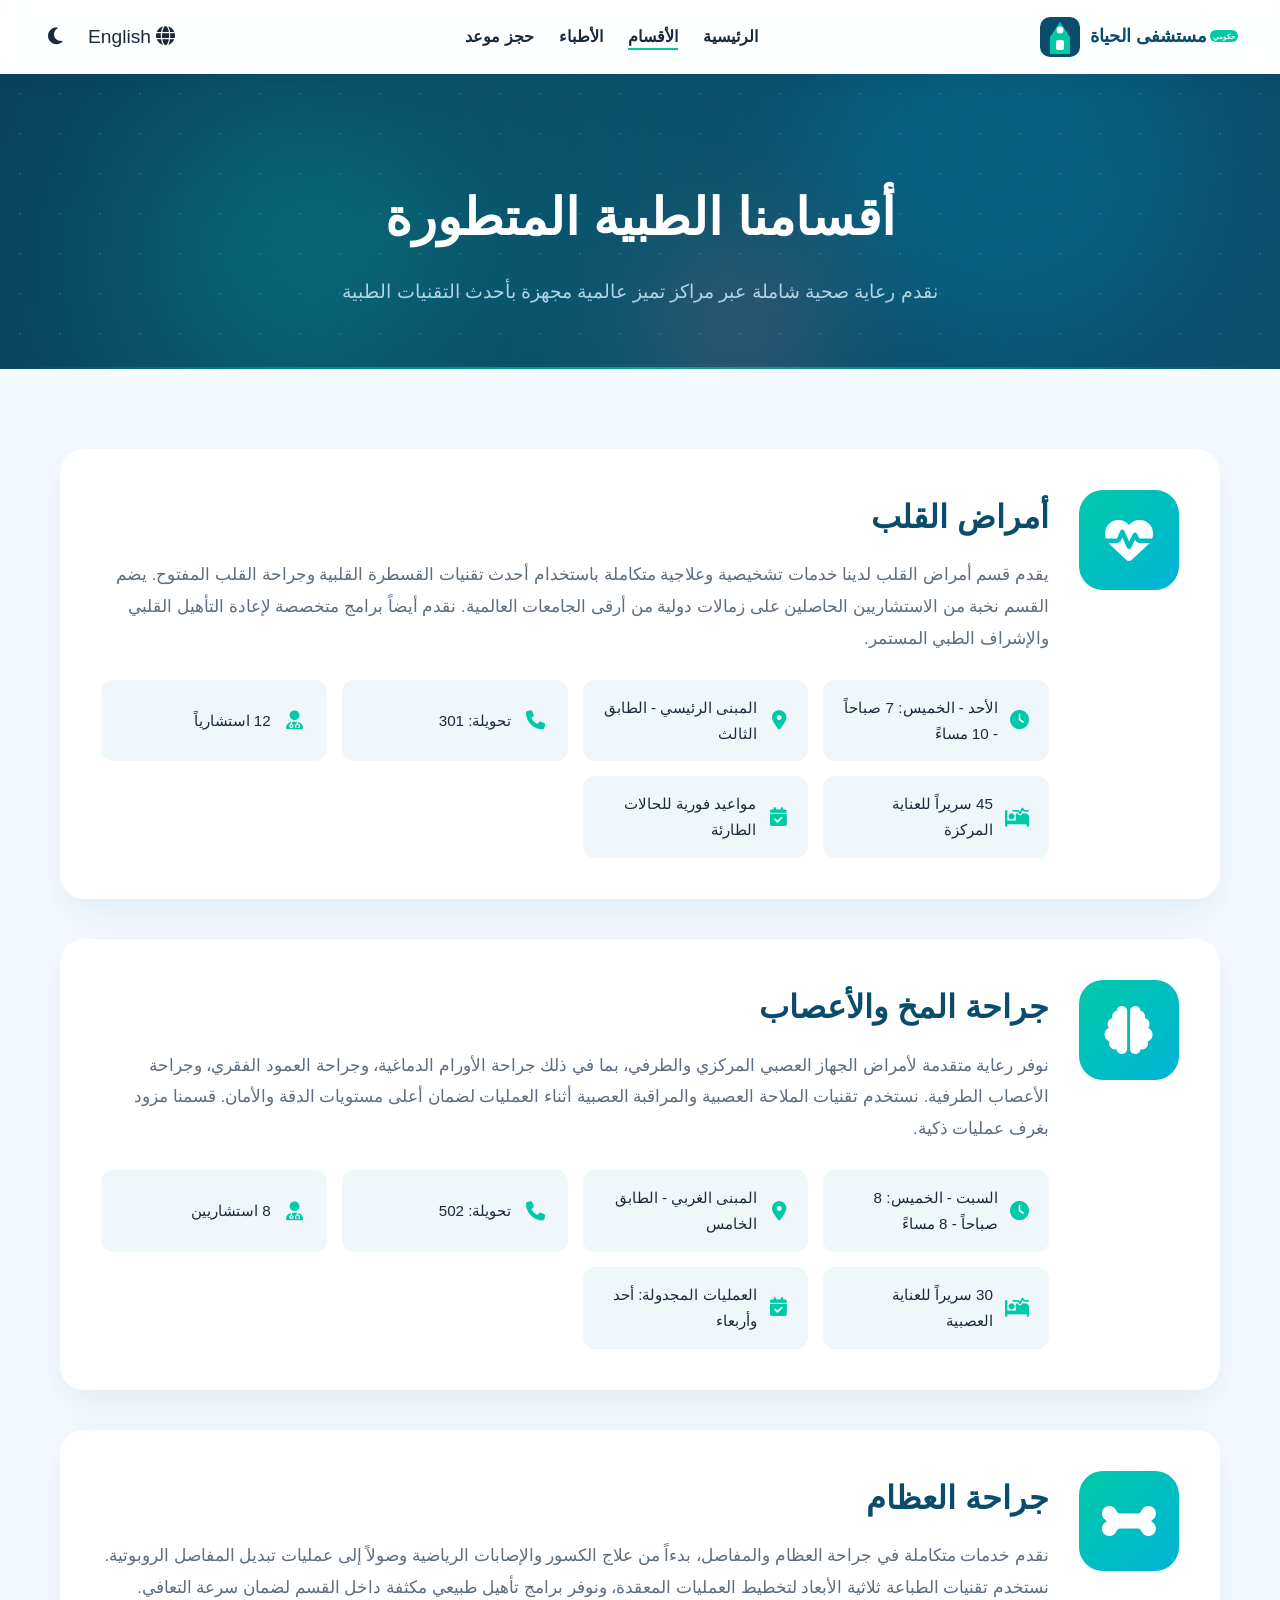
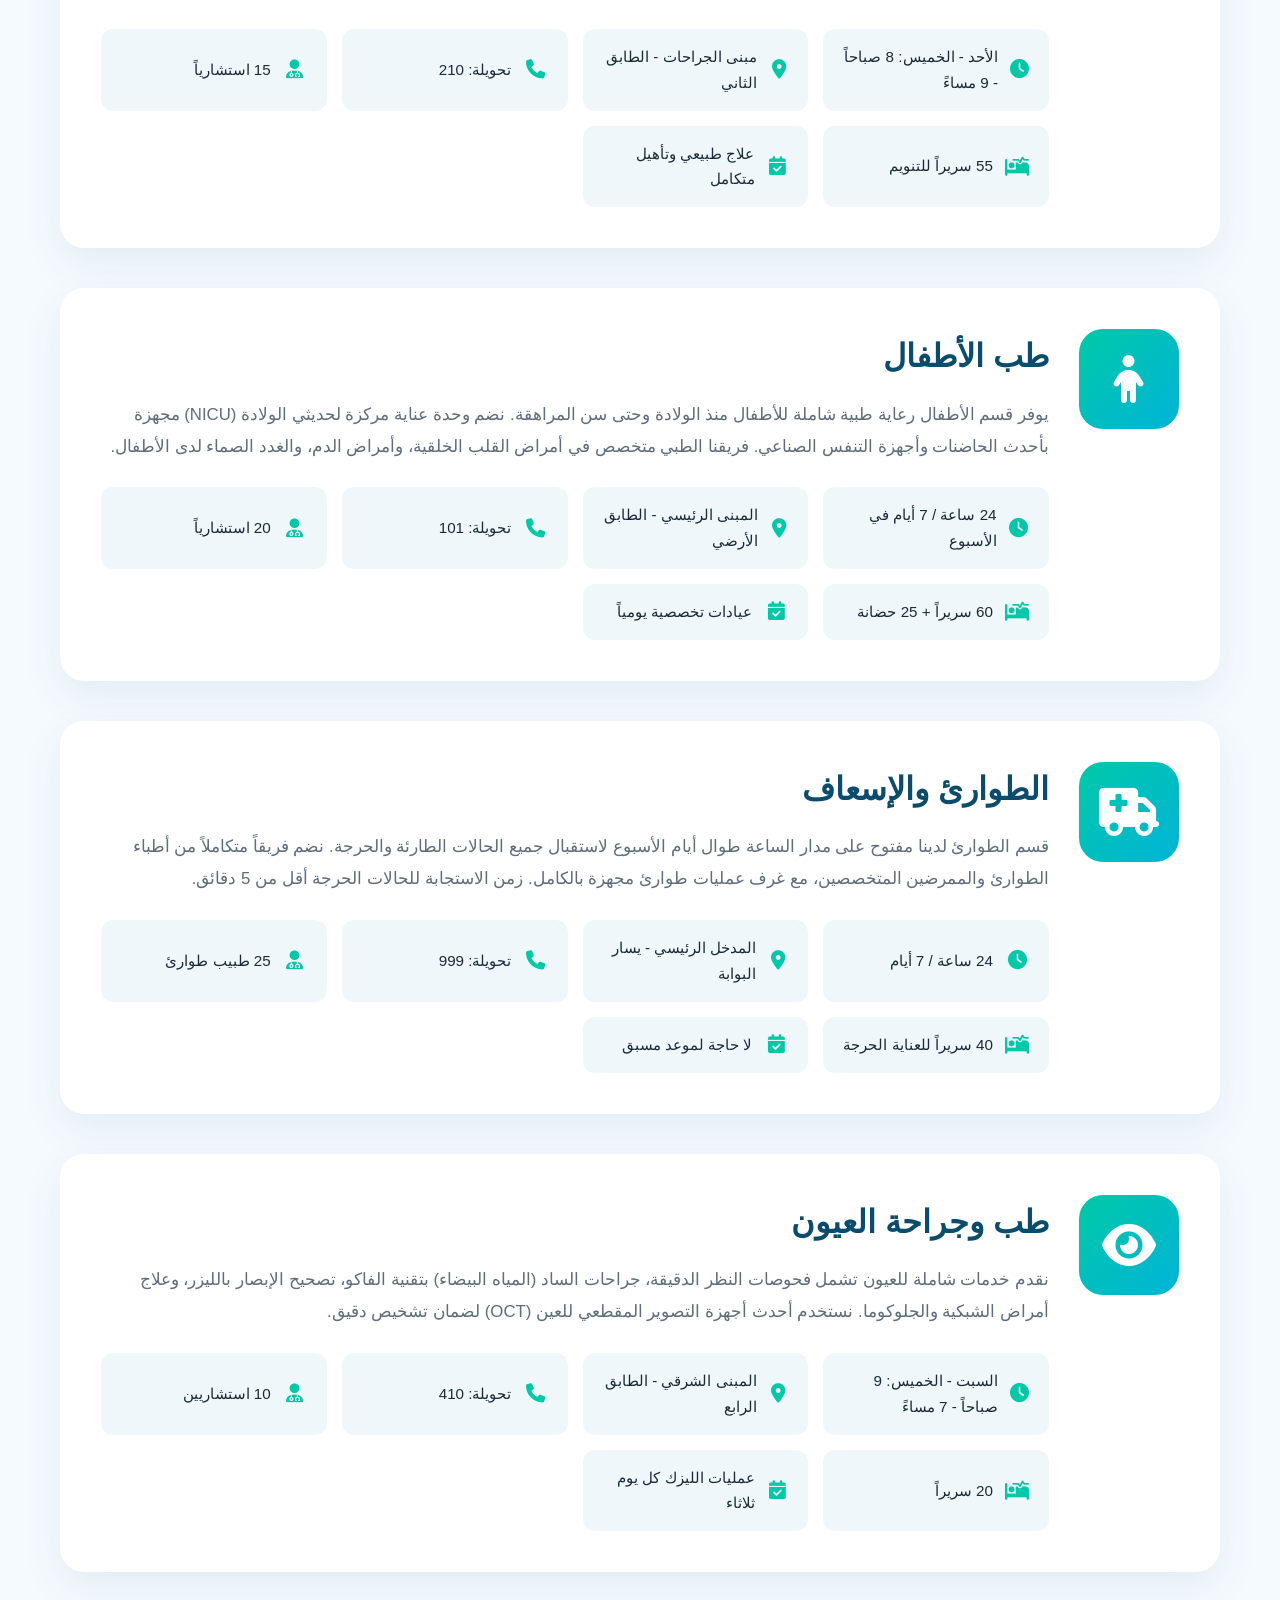
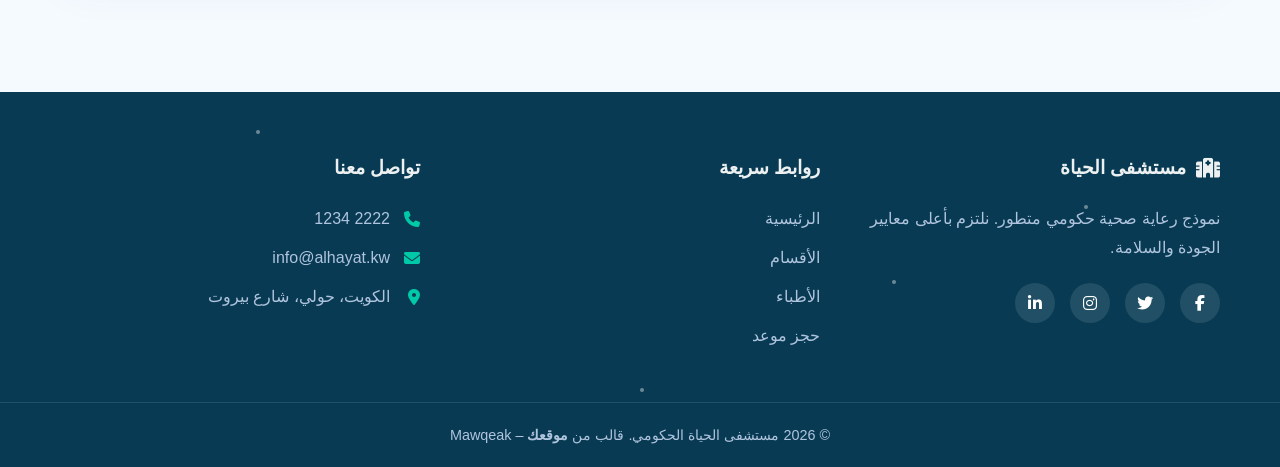
==== commit fc831072: "Update departments.html" ====
--- a/departments.html
+++ b/departments.html
@@ -356,7 +356,7 @@
 
     <!-- Scripts -->
     <script src="https://unpkg.com/aos@2.3.1/dist/aos.js"></script>
-    <script src="/hospital-template/js/lang.js"></script>
-    <script src="/hospital-template/js/main.js"></script>
+    <script src="js/lang.js"></script>
+    <script src="js/main.js"></script>
 </body>
 </html>
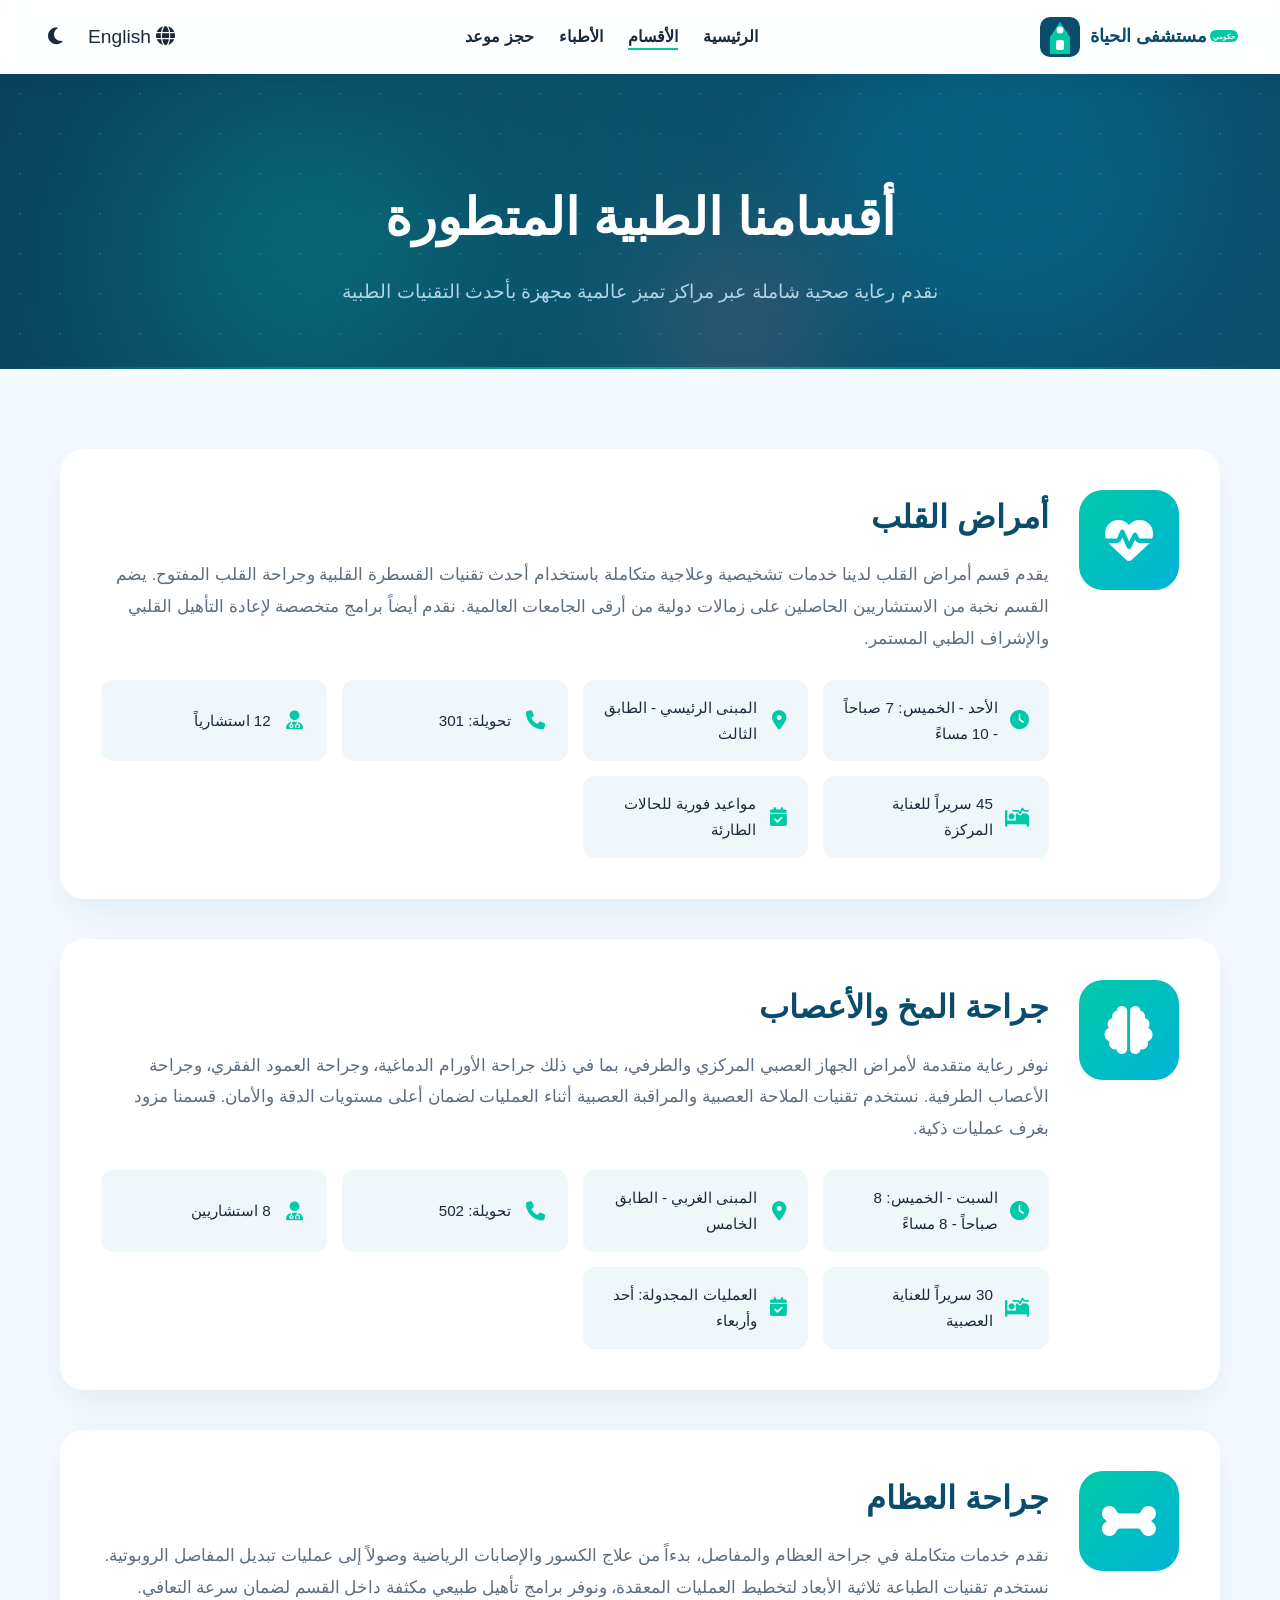
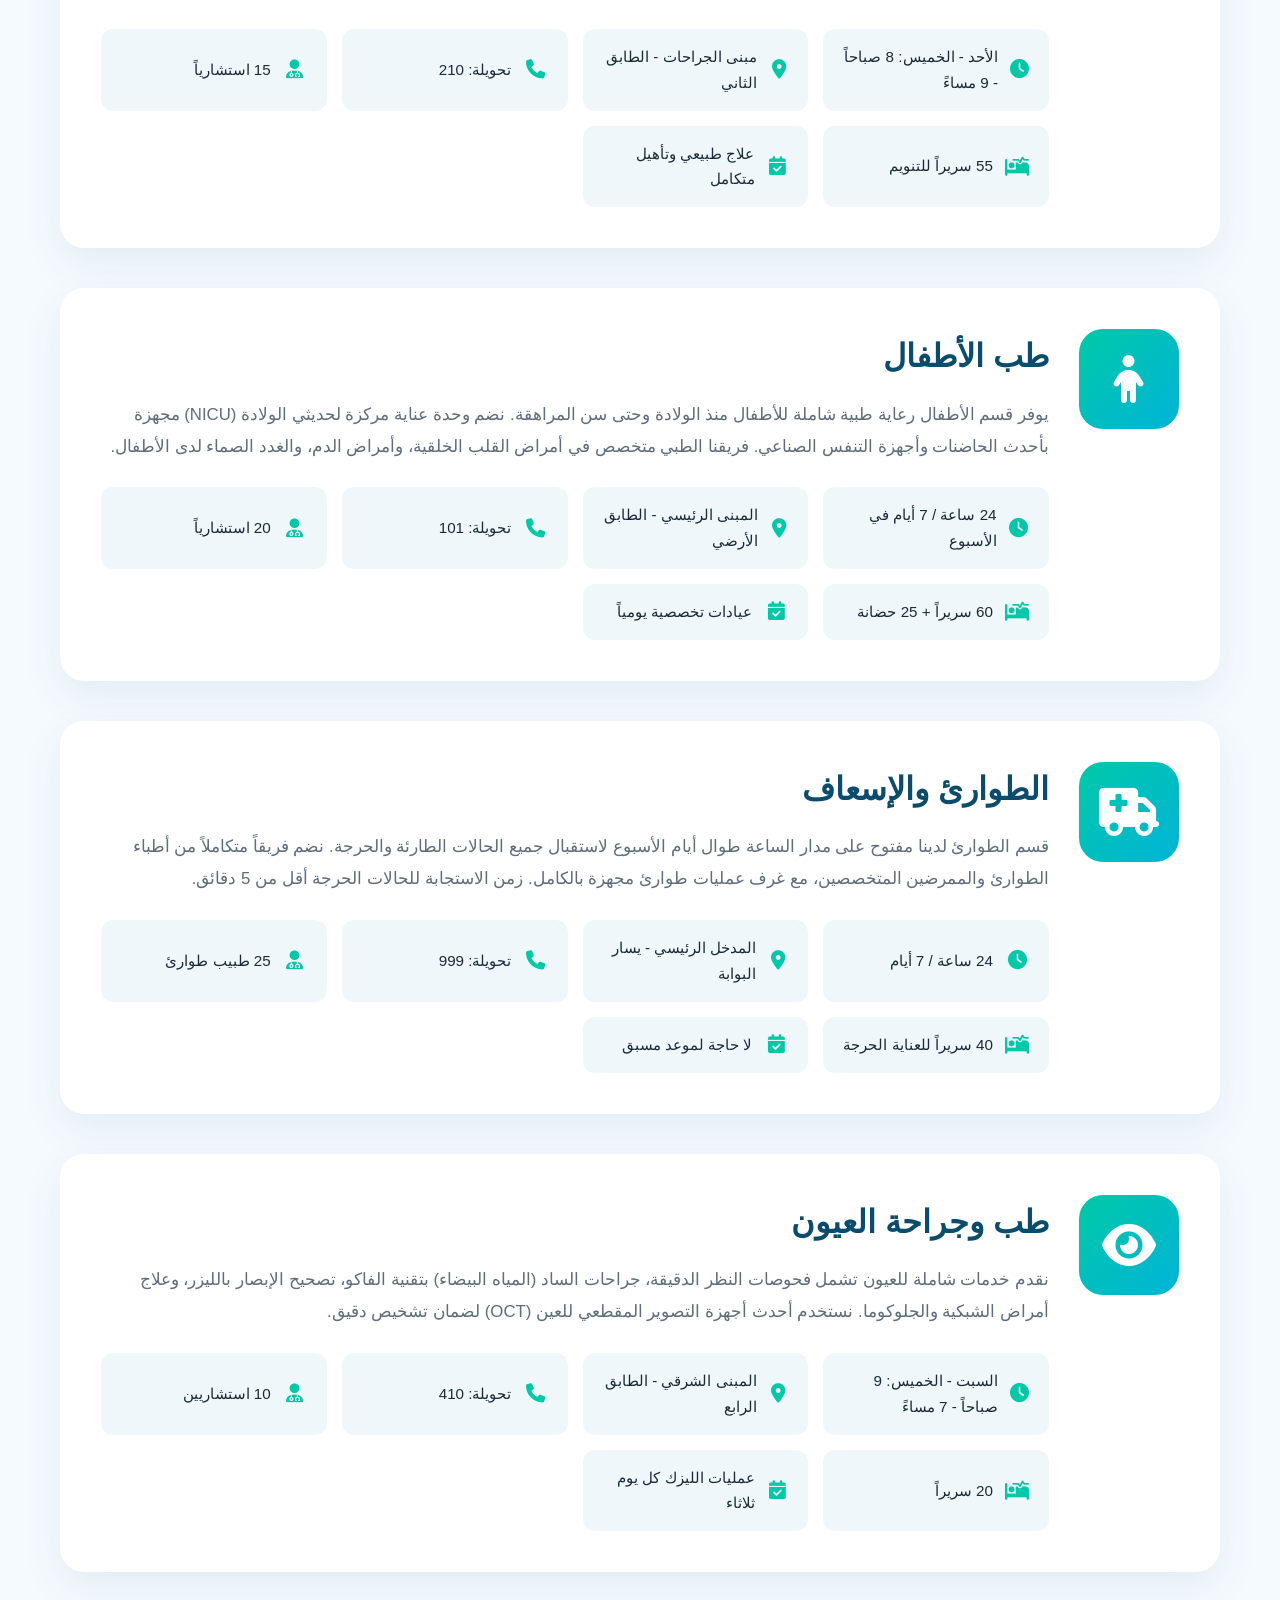
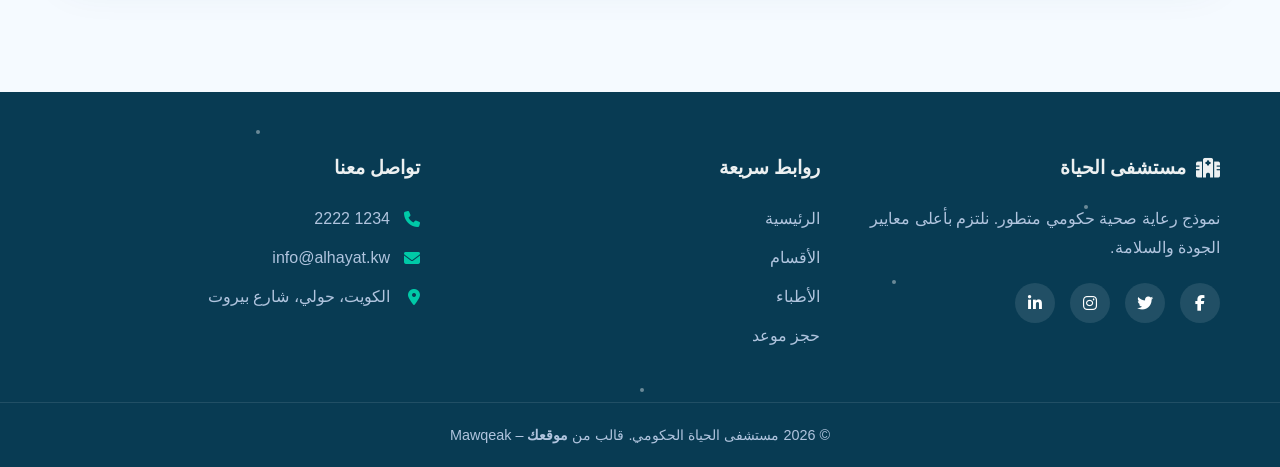
==== commit b2be025a: "Update departments.html" ====
--- a/departments.html
+++ b/departments.html
@@ -335,7 +335,7 @@
             <div class="footer-col">
                 <h4 data-i18n="contact_us">تواصل معنا</h4>
                 <ul class="contact-info">
-                    <li><i class="fas fa-phone"></i> <span data-i18n="phone">2222 1234</span></li>
+                    <li><i class="fas fa-phone"></i> <span data-i18n="phone" dir="ltr">2222 1234</span></li>
                     <li><i class="fas fa-envelope"></i> <span data-i18n="email">info@alhayat.kw</span></li>
                     <li><i class="fas fa-map-marker-alt"></i> <span data-i18n="address">الكويت، حولي، شارع بيروت</span></li>
                 </ul>
